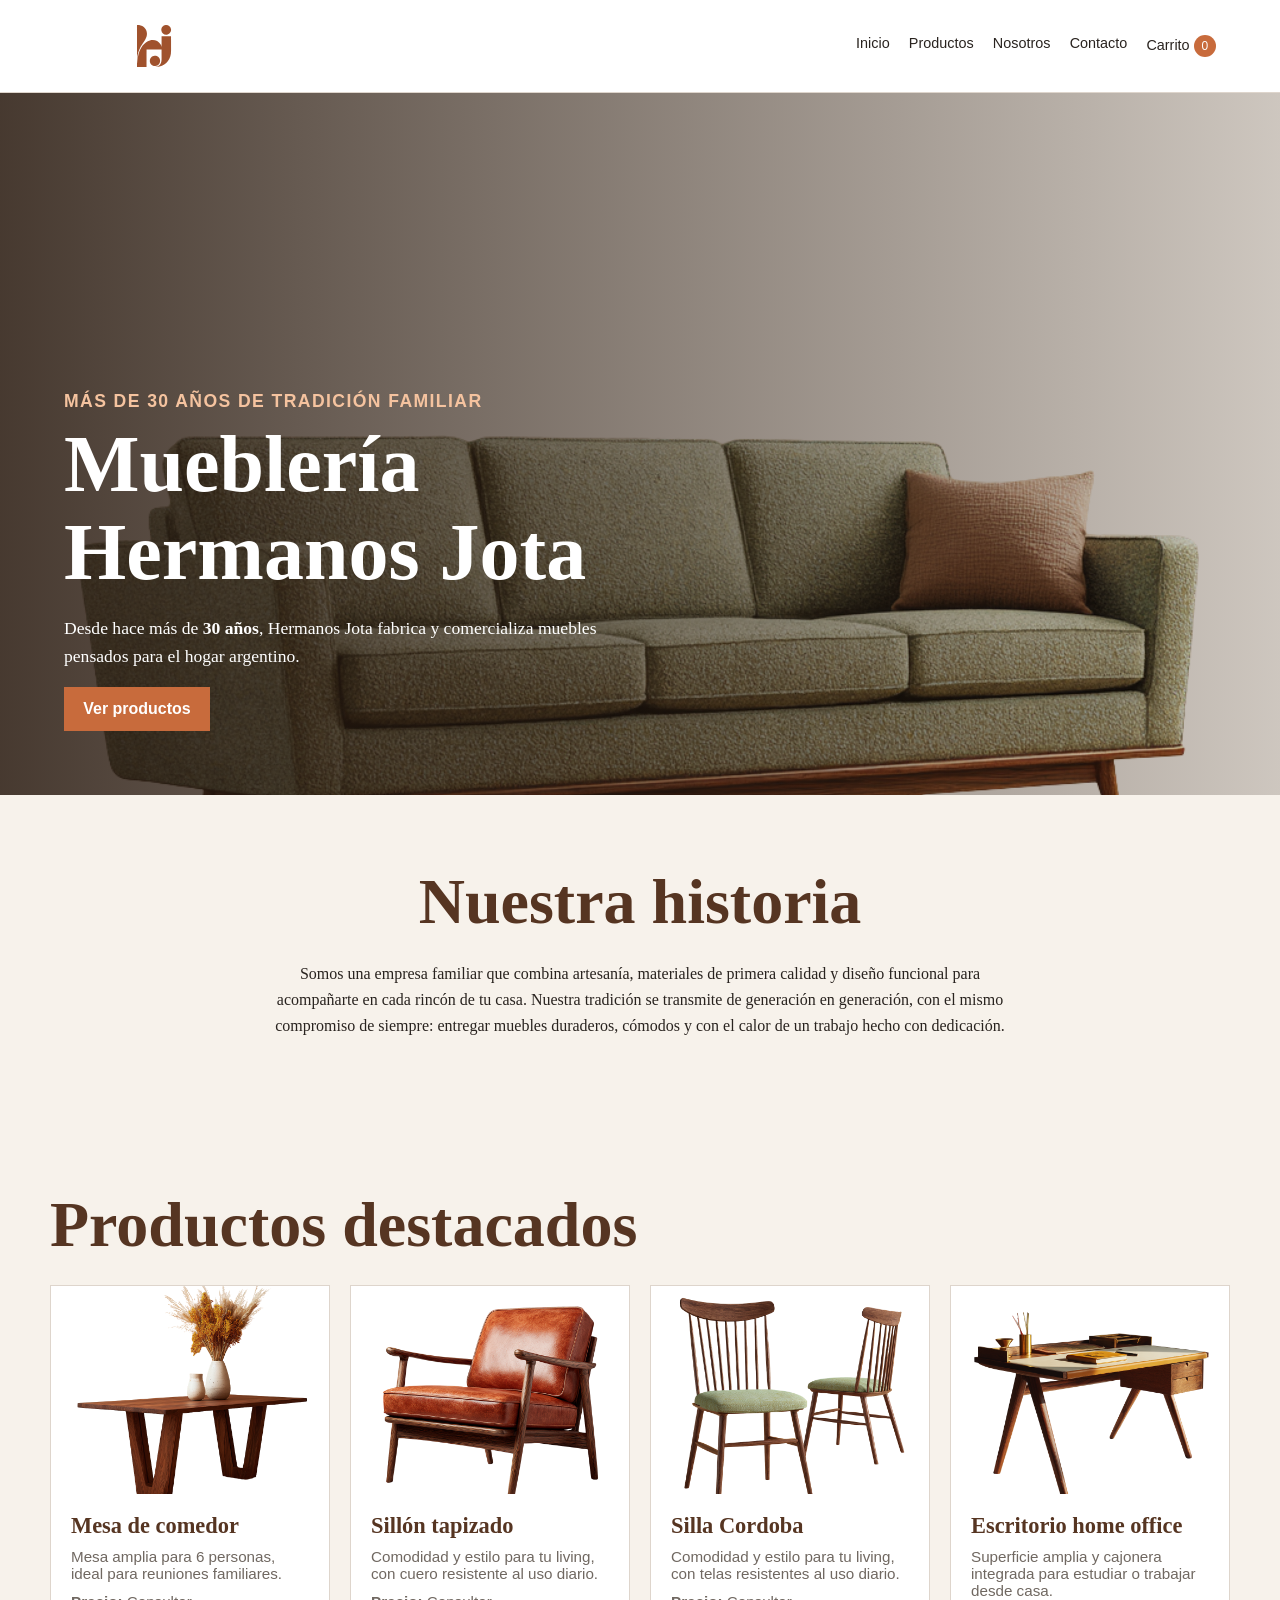
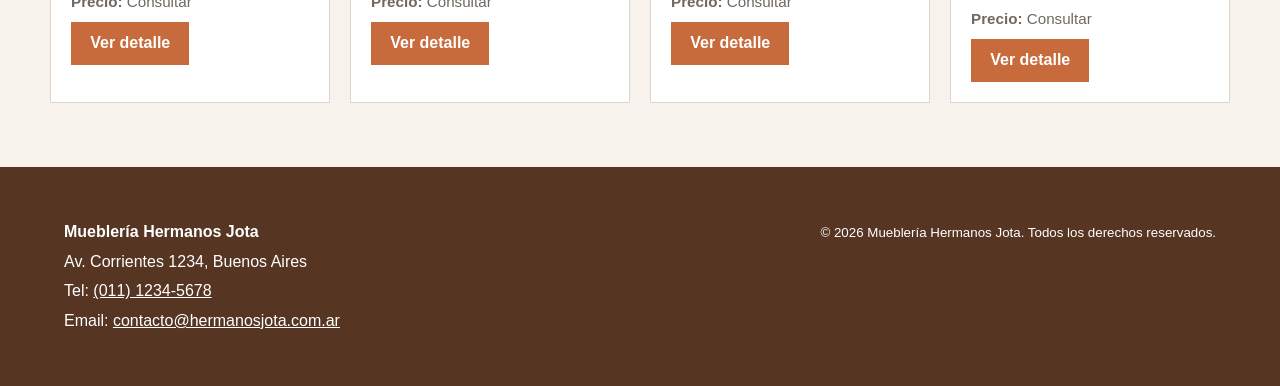
==== index.html @ 6ce08081 "agregado de estructura inicial de HTML y CSS" ====
<!DOCTYPE html>
<html lang="es">

<head>
    <meta charset="UTF-8">
    <meta name="viewport" content="width=device-width, initial-scale=1.0">
    <meta name="description"
        content="Mueblería Hermanos Jota — Muebles de calidad con más de 30 años de tradición familiar.">
    <title>Mueblería Hermanos Jota | Inicio</title>
    <link rel="stylesheet" href="style.css">
</head>

<body>

    <header class="encabezado">
        <a href="index.html" aria-label="Ir al inicio">
            <img src="Kit de imágenes/logo.svg" alt="Logo de Mueblería Hermanos Jota" width="180" height="60">
        </a>

        <nav aria-label="Navegación principal">
            <ul class="navegacion">
                <li><a href="index.html">Inicio</a></li>
                <li><a href="productos.html">Productos</a></li>
                <li><a href="#nosotros">Nosotros</a></li>
                <li><a href="contacto.html">Contacto</a></li>
                <li><a href="carrito.html">Carrito <span>0</span></a></li>
            </ul>
        </nav>
    </header>

    <main>
        <section class="hero">
            <div class="hero-contenido">
                <p class="etiqueta">Más de 30 años de tradición familiar</p>

                <h1>Mueblería Hermanos Jota</h1>

                <p>
                    Desde hace más de <strong>30 años</strong>, Hermanos Jota fabrica
                    y comercializa muebles pensados para el hogar argentino.
                </p>

                <a class="boton" href="#productos-destacados">
                    Ver productos
                </a>
            </div>
        </section>

        <section id="nosotros" class="seccion-nosotros">
            <h2>Nuestra historia</h2>

            <p>
                Somos una empresa familiar que combina artesanía, materiales de
                primera calidad y diseño funcional para acompañarte en cada rincón
                de tu casa. Nuestra tradición se transmite de generación en
                generación, con el mismo compromiso de siempre: entregar muebles
                duraderos, cómodos y con el calor de un trabajo hecho con dedicación.
            </p>
        </section>

        <section id="productos-destacados" class="seccion-productos">
            <h2>Productos destacados</h2>

            <div class="grilla-productos">
                <article class="tarjeta-mueble">
                    <img src="Kit de imágenes/Mesa Comedor Pampa.png" alt="Mesa de comedor de madera maciza">

                    <div class="contenido-tarjeta">
                        <h3>Mesa de comedor</h3>
                        <p>Mesa amplia para 6 personas, ideal para reuniones familiares.</p>
                        <p><strong>Precio:</strong> Consultar</p>
                        <a class="boton" href="producto.html#mesa">Ver detalle</a>
                    </div>
                </article>

                <article class="tarjeta-mueble">
                    <img src="Kit de imágenes/Sillón Copacabana.png" alt="Sillón de tres cuerpos tapizado">

                    <div class="contenido-tarjeta">
                        <h3>Sillón tapizado</h3>
                        <p>
                            Comodidad y estilo para tu living, con cuero resistente
                            al uso diario.
                        </p>
                        <p><strong>Precio:</strong> Consultar</p>
                        <a class="boton" href="producto.html#sillon">Ver detalle</a>
                    </div>
                </article>

                <article class="tarjeta-mueble">
                    <img src="Kit de imágenes/Sillas Córdoba.png" alt="Silla Cordoba">

                    <div class="contenido-tarjeta">
                        <h3>Silla Cordoba</h3>
                        <p>
                            Comodidad y estilo para tu living, con telas resistentes
                            al uso diario.
                        </p>
                        <p><strong>Precio:</strong> Consultar</p>
                        <a class="boton" href="producto.html#sillon">Ver detalle</a>
                    </div>
                </article>

                <article class="tarjeta-mueble">
                    <img src="Kit de imágenes/Escritorio Costa.png" alt="Escritorio de home office con cajonera">

                    <div class="contenido-tarjeta">
                        <h3>Escritorio home office</h3>
                        <p>
                            Superficie amplia y cajonera integrada para estudiar
                            o trabajar desde casa.
                        </p>
                        <p><strong>Precio:</strong> Consultar</p>
                        <a class="boton" href="producto.html#escritorio">Ver detalle</a>
                    </div>
                </article>
            </div>
        </section>
    </main>

    <footer id="contacto" class="pie">
        <address>
            <p><strong>Mueblería Hermanos Jota</strong></p>
            <p>Av. Corrientes 1234, Buenos Aires</p>
            <p>Tel: <a href="tel:+541112345678">(011) 1234-5678</a></p>
            <p>
                Email:
                <a href="mailto:contacto@hermanosjota.com.ar">
                    contacto@hermanosjota.com.ar
                </a>
            </p>
        </address>

        <p>
            <small>
                &copy; 2026 Mueblería Hermanos Jota.
                Todos los derechos reservados.
            </small>
        </p>
    </footer>
</body>

</html>
---- style.css ----
:root {
    --marron:#563522;
    --marron-claro:#a8754d;
    --naranja:#c86b3c;
    --crema:#f7f2eb;
    --blanco:#fff;
    --texto:#29231f;
    --gris:#706861;
    --borde:#ded5cc;
}

* { box-sizing:border-box; }

html { scroll-behavior:smooth; }

body {
    min-width:320px;
    margin:0;
    background:var(--crema);
    color:var(--texto);
    font:1rem/1.6 Georgia,"Times New Roman",serif;
}

img { display:block; max-width:100%; }
a { color:inherit; }
h1,h2,h3 { line-height:1.1; }

.encabezado {
    display:flex;
    flex-direction:column;
    align-items:center;
    gap:1rem;
    padding:1rem;
    background:var(--blanco);
    border-bottom:1px solid var(--borde);
}

.encabezado img {
    width:180px;
    height:60px;
    object-fit:contain;
}

.navegacion {
    display:flex;
    flex-wrap:wrap;
    justify-content:center;
    gap:.8rem 1.2rem;
    margin:0;
    padding:0;
    list-style:none;
    font:.9rem Arial,sans-serif;
}

.navegacion a { text-decoration:none; }

.navegacion a:hover,
.navegacion a:focus { color:var(--naranja); }

.navegacion span {
    display:inline-flex;
    align-items:center;
    justify-content:center;
    min-width:1.4rem;
    min-height:1.4rem;
    border-radius:50%;
    background:var(--naranja);
    color:var(--blanco);
    font-size:.75rem;
}

.hero {
    min-height:70vh;
    display:flex;
    align-items:flex-end;
    padding:2rem 1rem;
    color:var(--blanco);
    background:
        linear-gradient(90deg,rgba(40,25,15,.85),rgba(40,25,15,.2)),
        url("Kit de imágenes/Sofá Patagonia.png") center/cover;
}

.hero-contenido { width:min(100%,650px); }

.hero h1 {
    margin:.5rem 0 1rem;
    font-size:clamp(2.5rem,9vw,5rem);
}

.hero p { max-width:550px; font-size:1.1rem; }

.etiqueta {
    margin:0;
    color:var(--naranja);
    font:bold .75rem Arial,sans-serif;
    letter-spacing:.08em;
    text-transform:uppercase;
}

.hero .etiqueta { color:#f5c39f; }

.boton {
    display:inline-block;
    padding:.8rem 1.2rem;
    background:var(--naranja);
    color:var(--blanco);
    border:0;
    font:bold 1rem Arial,sans-serif;
    text-decoration:none;
    cursor:pointer;
}

.boton:hover,
.boton:focus { background:var(--marron); }

.seccion-nosotros,
.seccion-productos,
.seccion-contacto,
.detalle-producto {
    width:min(calc(100% - 2rem),1180px);
    margin:auto;
    padding:4rem 0;
}

.seccion-nosotros {
    max-width:760px;
    text-align:center;
}

.seccion-nosotros h2,
.seccion-productos h1,
.seccion-productos>h2,
.seccion-contacto h1,
.detalle-producto h1,
.producto-detalle h2 {
    color:var(--marron);
}

.seccion-nosotros h2,
.seccion-productos h1,
.seccion-productos>h2,
.seccion-contacto h1 {
    margin:.5rem 0 1.5rem;
    font-size:clamp(2rem,6vw,4rem);
}

.grilla-productos {
    display:grid;
    grid-template-columns:1fr;
    gap:1.25rem;
}

.tarjeta-mueble {
    overflow:hidden;
    background:var(--blanco);
    border:1px solid var(--borde);
}

.tarjeta-mueble img {
    width:100%;
    aspect-ratio:4/3;
    object-fit:cover;
}

.tarjeta-mueble figure { margin:0; }

.tarjeta-mueble figcaption {
    padding:.6rem 1.25rem;
    color:var(--gris);
    font:.85rem Arial,sans-serif;
}

.contenido-tarjeta { padding:1.25rem; }

.contenido-tarjeta h2,
.contenido-tarjeta h3 {
    margin:0 0 .6rem;
    color:var(--marron);
    font-size:1.4rem;
}

.contenido-tarjeta p {
    margin:0 0 .7rem;
    color:var(--gris);
    font:.95rem Arial,sans-serif;
}

.formulario-busqueda,
.formulario-contacto {
    display:flex;
    flex-direction:column;
    gap:.7rem;
    max-width:650px;
    margin-bottom:2rem;
}

.formulario-busqueda label,
.formulario-contacto label {
    color:var(--marron);
    font:bold 1rem Arial,sans-serif;
}

.formulario-busqueda input,
.formulario-contacto input,
.formulario-contacto textarea {
    width:100%;
    padding:.8rem;
    border:1px solid var(--borde);
    background:var(--blanco);
    color:var(--texto);
    font:inherit;
}

.formulario-busqueda input:focus,
.formulario-contacto input:focus,
.formulario-contacto textarea:focus {
    outline:2px solid var(--naranja);
    border-color:var(--naranja);
}

.detalle-producto,
.producto-detalle {
    display:flex;
    flex-direction:column;
    gap:2rem;
}

.detalle-producto>img,
.producto-detalle>img {
    width:100%;
    object-fit:cover;
}

.detalle-producto h1,
.producto-detalle h2 {
    margin:.5rem 0 1rem;
    font-size:clamp(2rem,6vw,4rem);
}

.detalle-producto h2,
.producto-detalle h3 {
    margin-top:2rem;
}

.producto-detalle {
    padding:2rem 0;
    border-bottom:1px solid var(--borde);
}

.producto-detalle:last-child { border:0; }

.producto-detalle>img { max-height:500px; }

.producto-detalle ul { padding-left:1.2rem; }
.producto-detalle li { margin-bottom:.5rem; }

.precio {
    color:var(--marron);
    font-size:1.3rem;
}

.mensaje-exito {
    padding:.8rem;
    background:#e1f1df;
    color:#245b2a;
    font-family:Arial,sans-serif;
}

.pie {
    display:flex;
    flex-direction:column;
    gap:1rem;
    padding:2rem 1rem;
    background:var(--marron);
    color:var(--blanco);
    font-family:Arial,sans-serif;
}

.pie p { margin:.25rem 0; }
.pie address { font-style:normal; }

@media (min-width:700px) {
    .encabezado {
        flex-direction:row;
        justify-content:space-between;
        padding:1rem 4rem;
    }

    .hero { min-height:78vh; padding:4rem; }

    .seccion-nosotros,
    .seccion-productos,
    .seccion-contacto,
    .detalle-producto {
        width:min(calc(100% - 4rem),1180px);
    }

    .grilla-productos { grid-template-columns:repeat(2,1fr); }

    .formulario-busqueda {
        flex-direction:row;
        align-items:flex-end;
    }

    .formulario-busqueda input { flex:1; }

    .producto-detalle {
        flex-direction:row;
        align-items:center;
        gap:4rem;
    }

    .producto-detalle>img,
    .producto-detalle section { flex:1; }

    .pie {
        flex-direction:row;
        justify-content:space-between;
        padding:3rem 4rem;
    }
}

@media (min-width:1000px) {
    .grilla-productos {
        grid-template-columns:repeat(4,1fr);
    }
}
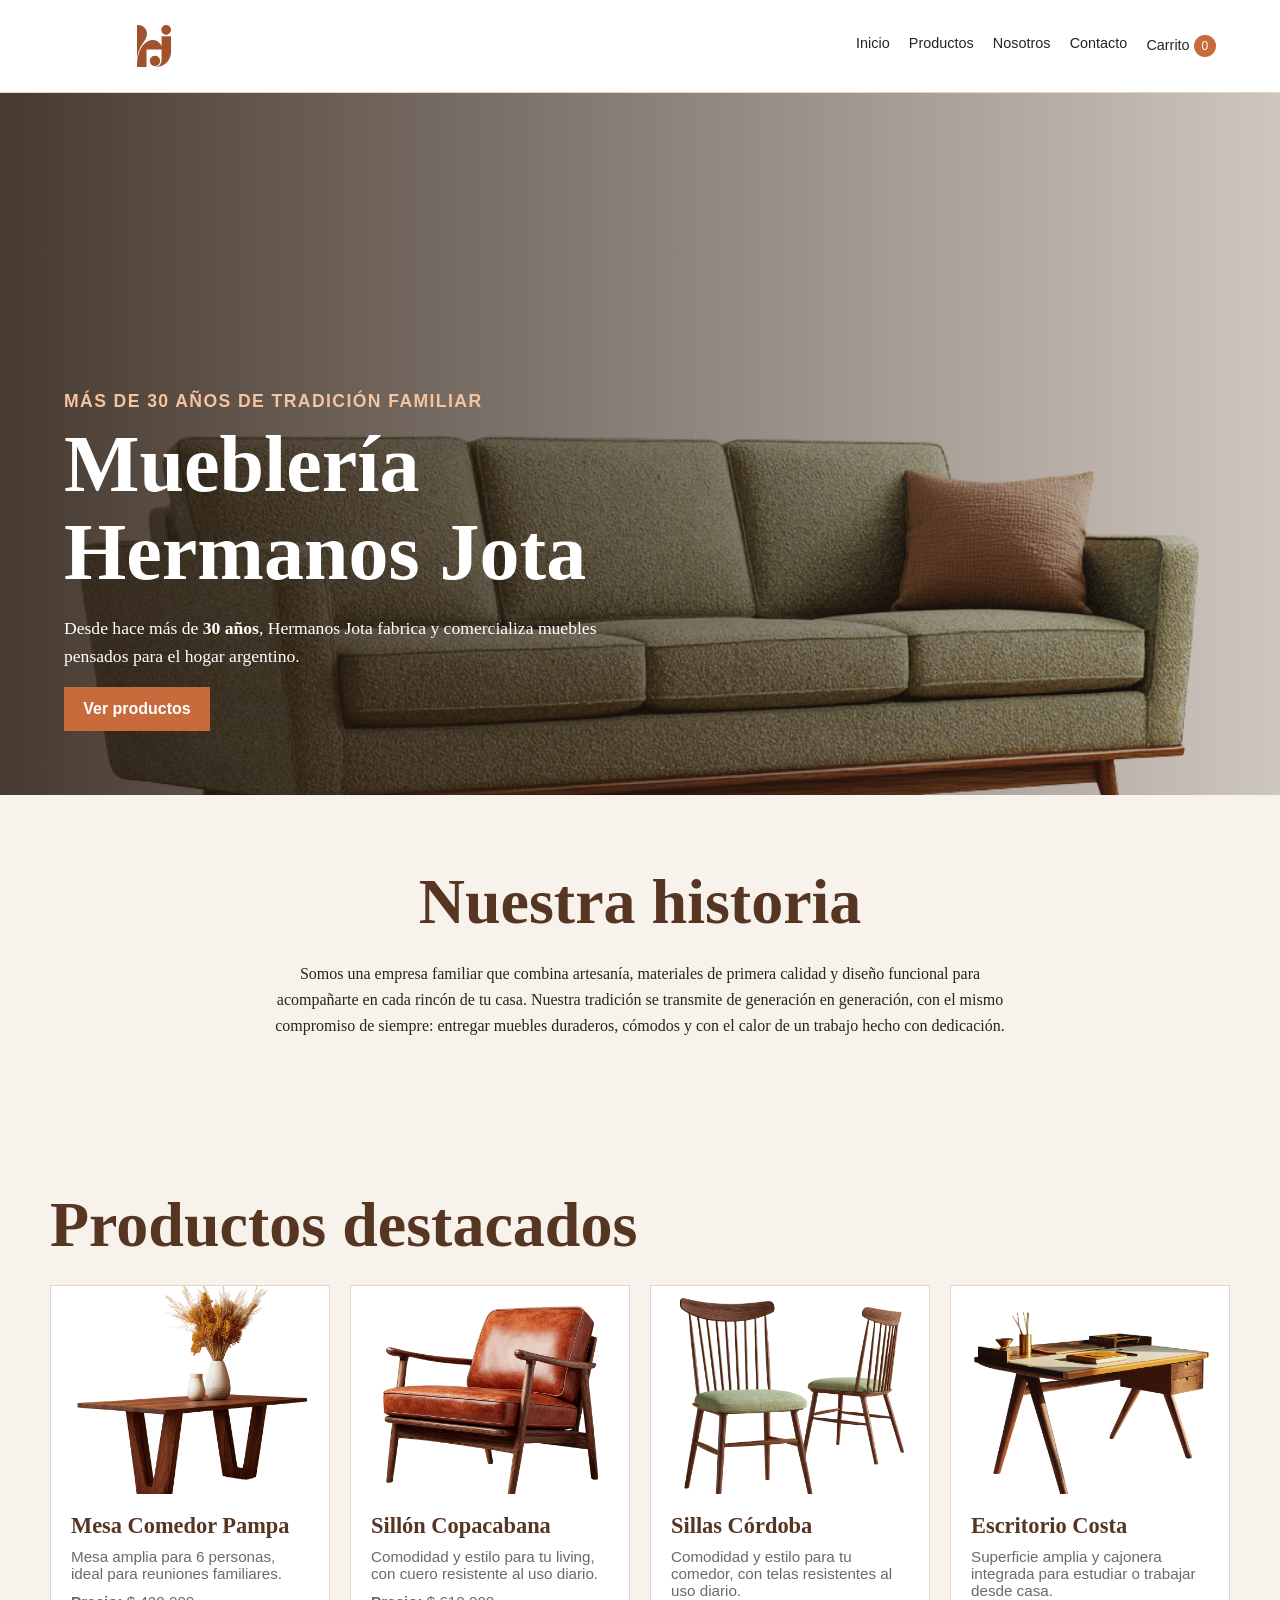
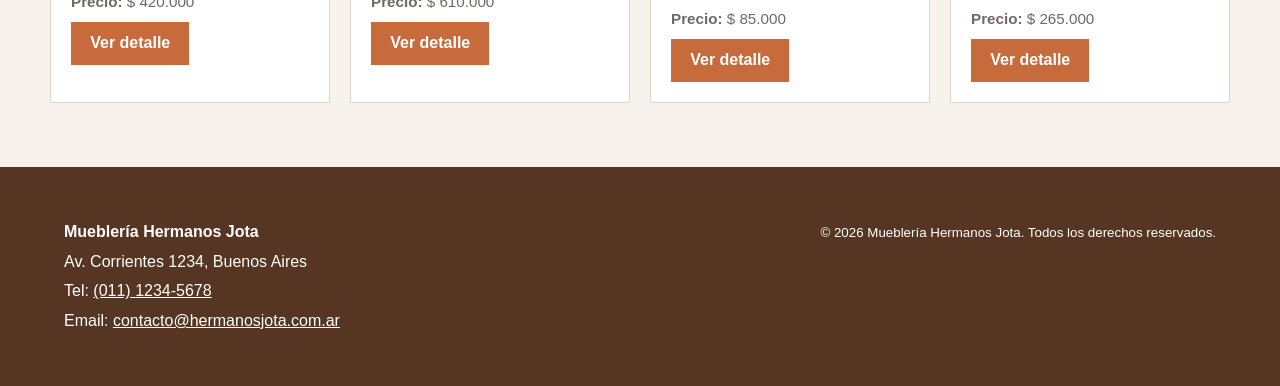
==== commit 675b8f55: "integración js" ====
--- a/index.html
+++ b/index.html
@@ -23,7 +23,7 @@
                 <li><a href="productos.html">Productos</a></li>
                 <li><a href="#nosotros">Nosotros</a></li>
                 <li><a href="contacto.html">Contacto</a></li>
-                <li><a href="carrito.html">Carrito <span>0</span></a></li>
+                <li><a href="carrito.html">Carrito <span id="contador-carrito">0</span></a></li>
             </ul>
         </nav>
     </header>
@@ -62,58 +62,7 @@
             <h2>Productos destacados</h2>
 
             <div class="grilla-productos">
-                <article class="tarjeta-mueble">
-                    <img src="Kit de imágenes/Mesa Comedor Pampa.png" alt="Mesa de comedor de madera maciza">
-
-                    <div class="contenido-tarjeta">
-                        <h3>Mesa de comedor</h3>
-                        <p>Mesa amplia para 6 personas, ideal para reuniones familiares.</p>
-                        <p><strong>Precio:</strong> Consultar</p>
-                        <a class="boton" href="producto.html#mesa">Ver detalle</a>
-                    </div>
-                </article>
-
-                <article class="tarjeta-mueble">
-                    <img src="Kit de imágenes/Sillón Copacabana.png" alt="Sillón de tres cuerpos tapizado">
-
-                    <div class="contenido-tarjeta">
-                        <h3>Sillón tapizado</h3>
-                        <p>
-                            Comodidad y estilo para tu living, con cuero resistente
-                            al uso diario.
-                        </p>
-                        <p><strong>Precio:</strong> Consultar</p>
-                        <a class="boton" href="producto.html#sillon">Ver detalle</a>
-                    </div>
-                </article>
-
-                <article class="tarjeta-mueble">
-                    <img src="Kit de imágenes/Sillas Córdoba.png" alt="Silla Cordoba">
-
-                    <div class="contenido-tarjeta">
-                        <h3>Silla Cordoba</h3>
-                        <p>
-                            Comodidad y estilo para tu living, con telas resistentes
-                            al uso diario.
-                        </p>
-                        <p><strong>Precio:</strong> Consultar</p>
-                        <a class="boton" href="producto.html#sillon">Ver detalle</a>
-                    </div>
-                </article>
-
-                <article class="tarjeta-mueble">
-                    <img src="Kit de imágenes/Escritorio Costa.png" alt="Escritorio de home office con cajonera">
-
-                    <div class="contenido-tarjeta">
-                        <h3>Escritorio home office</h3>
-                        <p>
-                            Superficie amplia y cajonera integrada para estudiar
-                            o trabajar desde casa.
-                        </p>
-                        <p><strong>Precio:</strong> Consultar</p>
-                        <a class="boton" href="producto.html#escritorio">Ver detalle</a>
-                    </div>
-                </article>
+                <p class="cargando">Cargando productos destacados...</p>
             </div>
         </section>
     </main>
@@ -138,6 +87,10 @@
             </small>
         </p>
     </footer>
+
+    <script src="js/productos.js"></script>
+    <script src="js/carrito.js"></script>
+    <script src="js/inicio.js"></script>
 </body>
 
 </html>
--- a/style.css
+++ b/style.css
@@ -266,6 +266,68 @@
     font-family:Arial,sans-serif;
 }
 
+.mensaje-error {
+    padding:.8rem;
+    background:#fbe4e0;
+    color:#8a2f22;
+    font-family:Arial,sans-serif;
+}
+
+.cargando,
+.sin-resultados {
+    grid-column:1/-1;
+    padding:2rem 0;
+    color:var(--gris);
+    font:1rem Arial,sans-serif;
+    text-align:center;
+}
+
+.contenido-carrito {
+    display:flex;
+    flex-direction:column;
+    gap:1rem;
+    max-width:800px;
+}
+
+.fila-carrito {
+    display:flex;
+    align-items:center;
+    gap:1rem;
+    padding:1rem;
+    background:var(--blanco);
+    border:1px solid var(--borde);
+}
+
+.fila-carrito img {
+    width:90px;
+    height:90px;
+    object-fit:cover;
+    flex-shrink:0;
+}
+
+.fila-carrito-info { flex:1; }
+
+.fila-carrito-info h2 {
+    margin:0 0 .3rem;
+    color:var(--marron);
+    font-size:1.1rem;
+}
+
+.fila-carrito-info p {
+    margin:0;
+    color:var(--gris);
+    font:.9rem Arial,sans-serif;
+}
+
+.resumen-carrito {
+    display:flex;
+    flex-wrap:wrap;
+    align-items:center;
+    justify-content:space-between;
+    gap:1rem;
+    padding:1rem 0;
+}
+
 .pie {
     display:flex;
     flex-direction:column;
